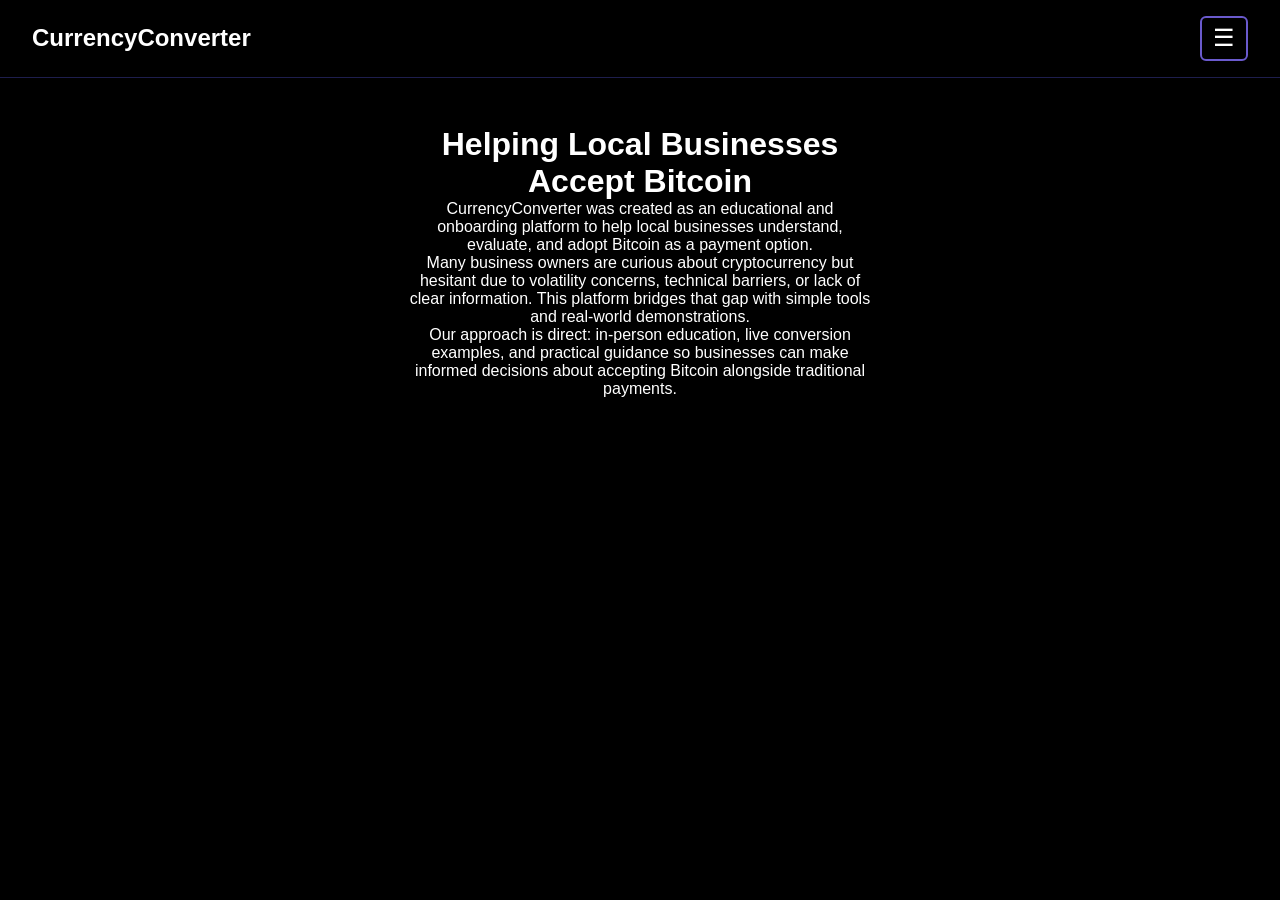
==== about.html @ d05e107e "Initial commit" ====
<!doctype html>
<html lang="en">
  <head>
    <meta charset="UTF-8" />
    <meta name="viewport" content="width=device-width, initial-scale=1.0" />
    <title>About | CurrencyConverter</title>
    <link rel="stylesheet" href="src/styles.css" />
  </head>

  <body>
    <header class="header">
      <div class="logo">CurrencyConverter</div>

      <nav class="nav">
        <button class="nav-toggle">☰</button>

        <ul class="nav-menu">
          <li><a href="index.html">Home</a></li>
          <li><a href="index.html#converter">Converter</a></li>
          <li><a href="about.html">About</a></li>
          <li><button class="login-btn">Login</button></li>
        </ul>
      </nav>
    </header>

    <main class="container about">
      <h1>Helping Local Businesses Accept Bitcoin</h1>

      <p>
        CurrencyConverter was created as an educational and onboarding platform
        to help local businesses understand, evaluate, and adopt Bitcoin as a
        payment option.
      </p>

      <p>
        Many business owners are curious about cryptocurrency but hesitant due
        to volatility concerns, technical barriers, or lack of clear
        information. This platform bridges that gap with simple tools and
        real-world demonstrations.
      </p>

      <p>
        Our approach is direct: in-person education, live conversion examples,
        and practical guidance so businesses can make informed decisions about
        accepting Bitcoin alongside traditional payments.
      </p>
    </main>

    <script src="src/script.js"></script>
    <!-- LOGIN MODAL -->
    <div class="modal-overlay" id="loginModal">
      <div class="modal">
        <h2>Business Login</h2>

        <input type="email" placeholder="Business Email" />
        <input type="password" placeholder="Password" />

        <button class="primary-btn">Login</button>

        <p class="modal-close">Cancel</p>
      </div>
    </div>
  </body>
</html>
---- src/styles.css ----
* {
  box-sizing: border-box;
  margin: 0;
  padding: 0;
  font-family: Arial, sans-serif;
}

body {
  background: #000;
  color: #fff;
  min-height: 100vh;
}

/* HEADER */
.header {
  display: flex;
  justify-content: space-between;
  align-items: center;
  padding: 1rem 2rem;
  border-bottom: 1px solid rgba(100, 100, 255, 0.3);
}

.logo {
  font-size: 1.5rem;
  font-weight: bold;
}

/* NAV */
.nav-toggle {
  font-size: 1.5rem;
  background: none;
  color: white;
  border: 2px solid #6a5acd;
  padding: 0.4rem 0.7rem;
  border-radius: 6px;
  cursor: pointer;
  transition: box-shadow 0.3s ease;
}

.nav-toggle:hover {
  box-shadow: 0 0 10px #6a5acd;
}

.nav-menu {
  display: none;
  list-style: none;
  gap: 1.5rem;
}

.nav-menu a {
  color: white;
  text-decoration: none;
}

/* MAIN */
.container {
  max-width: 500px;
  margin: 3rem auto;
  padding: 0 1rem;
  text-align: center;
}

.converter {
  margin-top: 2rem;
  display: flex;
  flex-direction: column;
  gap: 1rem;
}

input,
select,
button {
  padding: 0.7rem;
  background: #111;
  color: white;
  border: 1px solid #6a5acd;
  border-radius: 6px;
}

button {
  cursor: pointer;
  transition: box-shadow 0.3s ease;
}

button:hover {
  box-shadow: 0 0 12px #00bfff;
}

#result {
  margin-top: 1rem;
  font-weight: bold;
}

.quick-convert {
  display: flex;
  gap: 0.5rem;
  justify-content: center;
}

.quick-convert button {
  background: transparent;
  border: 1px solid #6a5acd;
  color: white;
  padding: 0.4rem 0.8rem;
  border-radius: 20px;
  cursor: pointer;
  font-size: 0.9rem;
}

.quick-convert button:hover {
  box-shadow: 0 0 10px #00bfff;
}

/* NAV OPEN STATE */
.nav-menu.open {
  display: flex;
}

/* LOGIN MODAL */
.login-btn {
  background: none;
  border: 1px solid #6a5acd;
  color: white;
  padding: 0.4rem 0.8rem;
  border-radius: 6px;
  cursor: pointer;
}

.modal-overlay {
  position: fixed;
  inset: 0;
  background: rgba(0, 0, 0, 0.7);
  display: none;
  justify-content: center;
  align-items: center;
  z-index: 1000;
}

.modal-overlay.active {
  display: flex;
}

.modal {
  background: #111;
  padding: 2rem;
  border-radius: 10px;
  width: 300px;
  text-align: center;
  border: 1px solid #6a5acd;
}

.modal input {
  width: 100%;
  margin-bottom: 1rem;
}

.modal-close {
  background: none;
  border: none;
  color: #aaa;
  cursor: pointer;
}
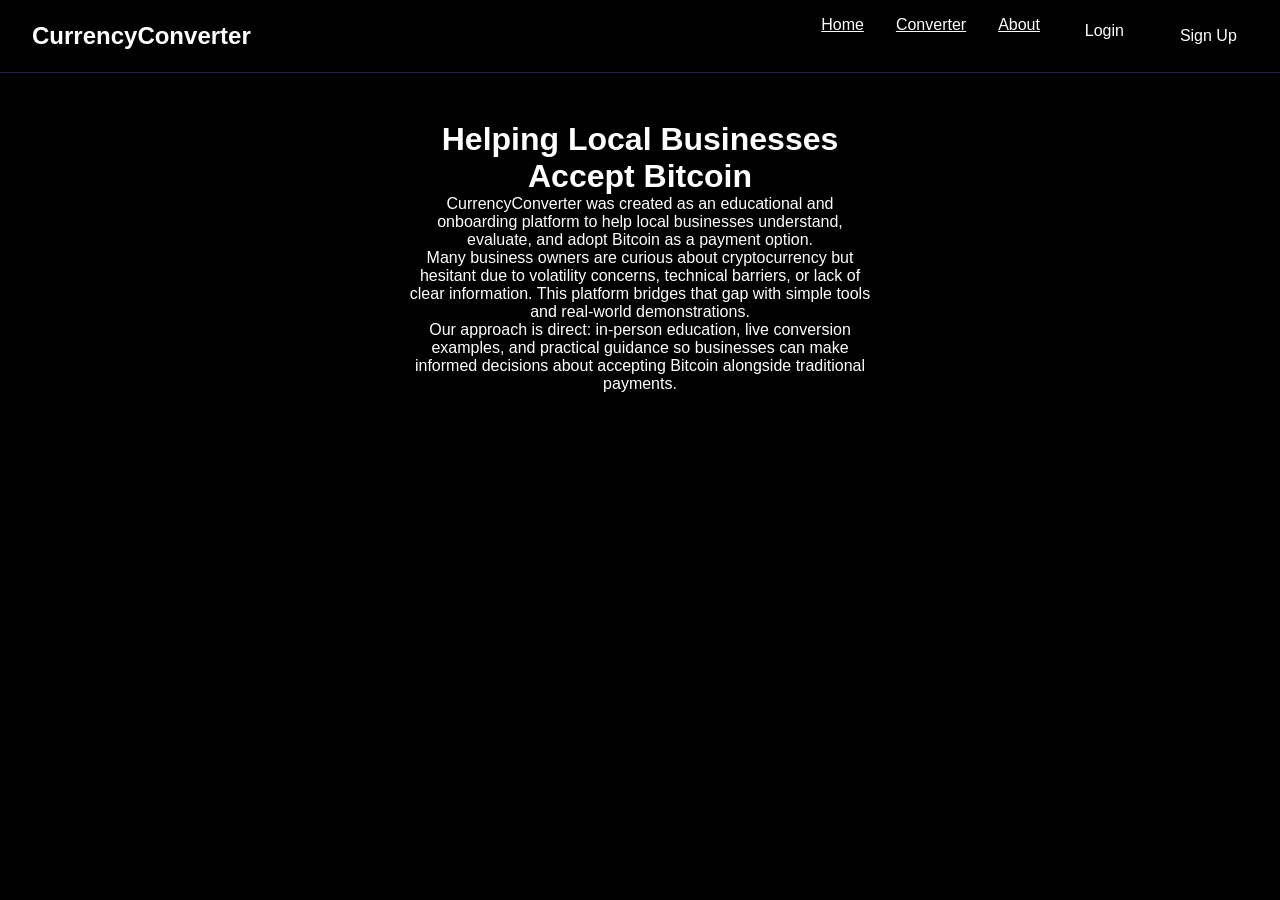
==== commit 6e8b682b: "pages" ====
--- a/about.html
+++ b/about.html
@@ -15,11 +15,28 @@
         <button class="nav-toggle">☰</button>
 
         <ul class="nav-menu">
-          <li><a href="index.html">Home</a></li>
-          <li><a href="index.html#converter">Converter</a></li>
-          <li><a href="about.html">About</a></li>
-          <li><button class="login-btn">Login</button></li>
-        </ul>
+  <li><a href="index.html">Home</a></li>
+  <li><a href="index.html#converter">Converter</a></li>
+  <li><a href="about.html">About</a></li>
+
+  <!-- Auth buttons -->
+  <li class="nav-login">
+    <button id="openLogin" class="login-btn">Login</button>
+  </li>
+
+  <li class="nav-signup">
+    <button class="signup-btn">Sign Up</button>
+  </li>
+
+  <!-- Logged-in links -->
+  <li class="nav-dashboard" style="display:none">
+    <a href="dashboard.html">Dashboard</a>
+  </li>
+
+  <li class="nav-logout" style="display:none">
+    <button id="logoutBtn" class="login-btn">Logout</button>
+  </li>
+</ul>
       </nav>
     </header>
 
@@ -50,6 +67,7 @@
     <!-- LOGIN MODAL -->
     <div class="modal-overlay" id="loginModal">
       <div class="modal">
+  <button class="modal-x">&times;</button>
         <h2>Business Login</h2>
 
         <input type="email" placeholder="Business Email" />
--- a/src/styles.css
+++ b/src/styles.css
@@ -11,6 +11,10 @@
   min-height: 100vh;
 }
 
+body.menu-open {
+  overflow: hidden;
+}
+
 /* HEADER */
 .header {
   display: flex;
@@ -18,6 +22,7 @@
   align-items: center;
   padding: 1rem 2rem;
   border-bottom: 1px solid rgba(100, 100, 255, 0.3);
+  position: relative;
 }
 
 .logo {
@@ -34,7 +39,11 @@
   padding: 0.4rem 0.7rem;
   border-radius: 6px;
   cursor: pointer;
-  transition: box-shadow 0.3s ease;
+  transition: transform 0.3s ease;
+}
+
+.nav-toggle.active {
+  transform: rotate(90deg);
 }
 
 .nav-toggle:hover {
@@ -42,14 +51,42 @@
 }
 
 .nav-menu {
-  display: none;
+  position: absolute;
+  top: 70px;
+  right: 2rem;
+  background: #000;
+  border: 1px solid #6a5acd;
+  border-radius: 10px;
+  padding: 1rem;
   list-style: none;
-  gap: 1.5rem;
-}
-
-.nav-menu a {
-  color: white;
-  text-decoration: none;
+  display: flex;
+  flex-direction: column;
+  gap: 1rem;
+  min-width: 160px;
+
+  opacity: 0;
+  transform: translateY(-10px);
+  pointer-events: none;
+
+  transition: opacity 0.3s ease, transform 0.3s ease;
+  z-index: 999;
+}
+
+.nav-menu a,
+.nav-menu button {
+  color: white;
+  background: none;
+  border: none;
+  text-align: left;
+  cursor: pointer;
+  font-size: 1rem;
+}
+
+/* SHOW MENU */
+.nav-menu.open {
+  opacity: 1;
+  transform: translateY(0);
+  pointer-events: auto;
 }
 
 /* MAIN */
@@ -147,6 +184,7 @@
   width: 300px;
   text-align: center;
   border: 1px solid #6a5acd;
+  position: relative;
 }
 
 .modal input {
@@ -154,6 +192,10 @@
   margin-bottom: 1rem;
 }
 
+.modal h2 {
+  margin-bottom: 1.2rem;
+}
+
 .modal-close {
   background: none;
   border: none;
@@ -161,5 +203,65 @@
   cursor: pointer;
 }
 
-
-
+.modal-x {
+  position: absolute;
+  top: 12px;
+  right: 12px;
+  background: none;
+  border: none;
+  color: #aaa;
+  font-size: 1.5rem;
+  cursor: pointer;
+  line-height: 1;
+  transition: color 0.2s ease;
+}
+
+.modal-x:hover {
+  color: white;
+}
+
+/* Fade-in for conversion result */
+#result {
+  transition: opacity 0.3s ease;
+  opacity: 0;
+}
+
+#result.show {
+  opacity: 1;
+}
+
+@media (min-width: 768px) {
+  .nav-toggle {
+    display: none;
+  }
+
+  .nav-menu {
+    position: static;
+    display: flex;
+    flex-direction: row;
+    background: none;
+    border: none;
+    padding: 0;
+  }
+}
+
+/* DESKTOP NAV */
+@media (min-width: 768px) {
+  .nav-toggle {
+    display: none;
+  }
+
+  .nav-menu {
+    position: static;
+    opacity: 1;
+    transform: none;
+    pointer-events: auto;
+    display: flex;
+    flex-direction: row;
+    background: none;
+    border: none;
+    padding: 0;
+    gap: 2rem;
+  }
+}
+
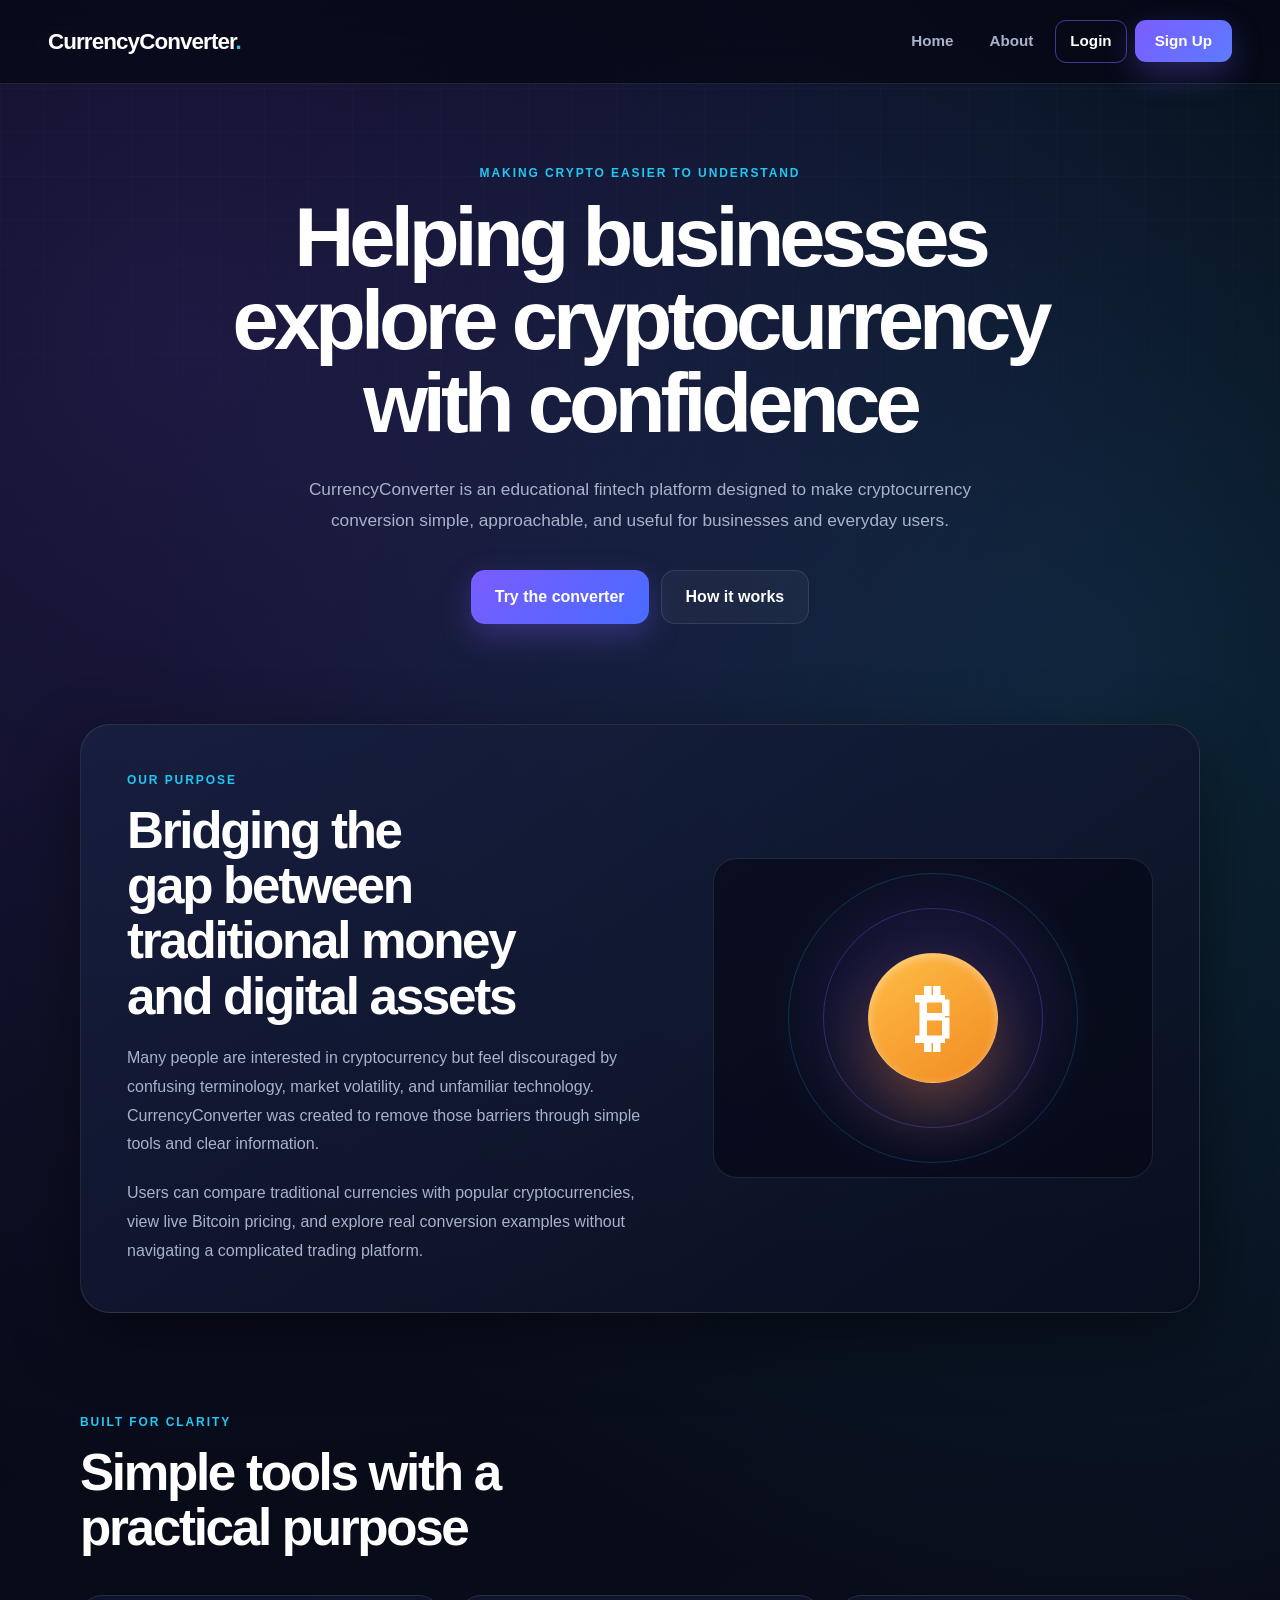
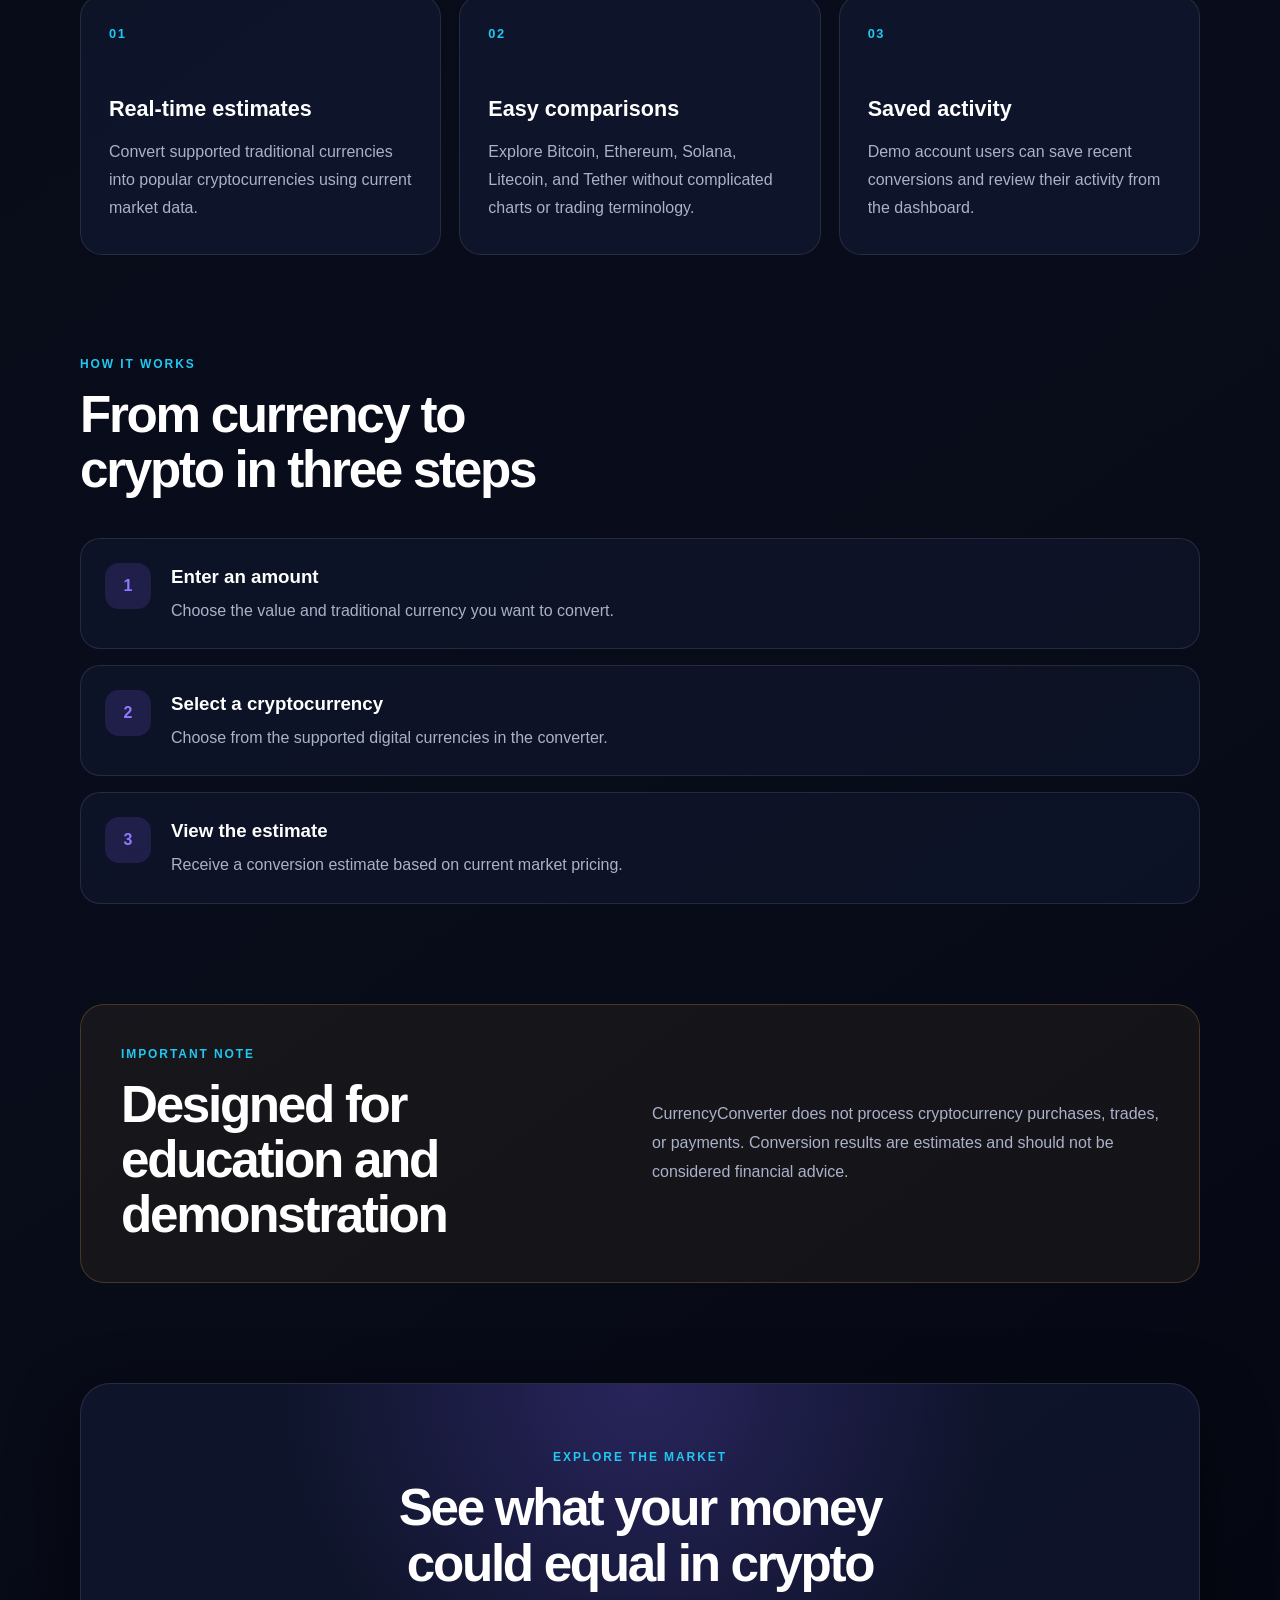
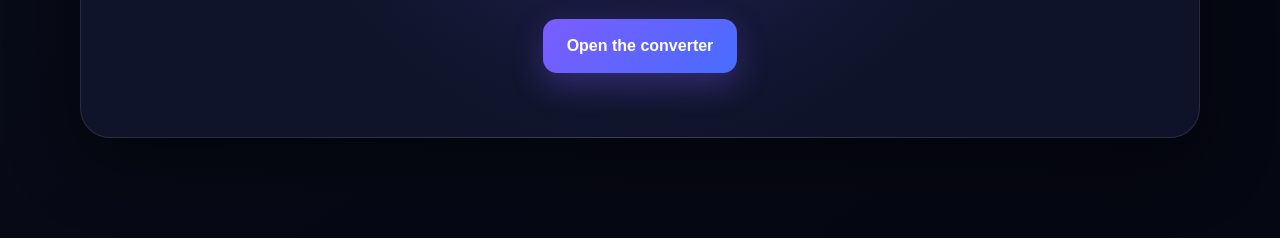
==== commit ad3d58d3: "enhancements" ====
--- a/about.html
+++ b/about.html
@@ -1,82 +1,358 @@
-<!doctype html>
+<!DOCTYPE html>
 <html lang="en">
   <head>
     <meta charset="UTF-8" />
-    <meta name="viewport" content="width=device-width, initial-scale=1.0" />
+    <meta
+      name="viewport"
+      content="width=device-width, initial-scale=1.0"
+    />
+
+    <meta
+      name="description"
+      content="Learn how CurrencyConverter makes cryptocurrency conversion easier to understand for businesses and everyday users."
+    />
+
     <title>About | CurrencyConverter</title>
+
     <link rel="stylesheet" href="src/styles.css" />
   </head>
 
   <body>
     <header class="header">
-      <div class="logo">CurrencyConverter</div>
-
-      <nav class="nav">
-        <button class="nav-toggle">☰</button>
+      <a href="index.html" class="logo">CurrencyConverter</a>
+
+      <nav class="nav" aria-label="Main navigation">
+        <button
+          type="button"
+          class="nav-toggle"
+          aria-label="Toggle navigation"
+          aria-expanded="false"
+        >
+          ☰
+        </button>
 
         <ul class="nav-menu">
-  <li><a href="index.html">Home</a></li>
-  <li><a href="index.html#converter">Converter</a></li>
-  <li><a href="about.html">About</a></li>
-
-  <!-- Auth buttons -->
-  <li class="nav-login">
-    <button id="openLogin" class="login-btn">Login</button>
-  </li>
-
-  <li class="nav-signup">
-    <button class="signup-btn">Sign Up</button>
-  </li>
-
-  <!-- Logged-in links -->
-  <li class="nav-dashboard" style="display:none">
-    <a href="dashboard.html">Dashboard</a>
-  </li>
-
-  <li class="nav-logout" style="display:none">
-    <button id="logoutBtn" class="login-btn">Logout</button>
-  </li>
-</ul>
+          <li>
+            <a href="index.html">Home</a>
+          </li>
+
+          <li>
+            <a href="about.html">About</a>
+          </li>
+
+          <li class="nav-login">
+            <button
+              type="button"
+              id="openLogin"
+              class="login-btn"
+            >
+              Login
+            </button>
+          </li>
+
+          <li class="nav-signup">
+            <button type="button" class="signup-btn">
+              Sign Up
+            </button>
+          </li>
+
+          <li class="nav-dashboard" style="display: none">
+            <a href="dashboard.html">Dashboard</a>
+          </li>
+
+          <li class="nav-logout" style="display: none">
+            <button
+              type="button"
+              id="logoutBtn"
+              class="login-btn"
+            >
+              Logout
+            </button>
+          </li>
+        </ul>
       </nav>
     </header>
 
-    <main class="container about">
-      <h1>Helping Local Businesses Accept Bitcoin</h1>
-
-      <p>
-        CurrencyConverter was created as an educational and onboarding platform
-        to help local businesses understand, evaluate, and adopt Bitcoin as a
-        payment option.
-      </p>
-
-      <p>
-        Many business owners are curious about cryptocurrency but hesitant due
-        to volatility concerns, technical barriers, or lack of clear
-        information. This platform bridges that gap with simple tools and
-        real-world demonstrations.
-      </p>
-
-      <p>
-        Our approach is direct: in-person education, live conversion examples,
-        and practical guidance so businesses can make informed decisions about
-        accepting Bitcoin alongside traditional payments.
-      </p>
+    <main class="about-page">
+      <section class="about-hero">
+        <p class="about-hero__eyebrow">
+          Making crypto easier to understand
+        </p>
+
+        <h1>
+          Helping businesses explore cryptocurrency with confidence
+        </h1>
+
+        <p class="about-hero__intro">
+          CurrencyConverter is an educational fintech platform
+          designed to make cryptocurrency conversion simple,
+          approachable, and useful for businesses and everyday users.
+        </p>
+
+        <div class="about-hero__actions">
+          <a
+            href="index.html#converter"
+            class="about-btn about-btn--primary"
+          >
+            Try the converter
+          </a>
+
+          <a
+            href="#how-it-works"
+            class="about-btn about-btn--secondary"
+          >
+            How it works
+          </a>
+        </div>
+      </section>
+
+      <section class="about-mission">
+        <div class="about-mission__content">
+          <p class="about-section__eyebrow">Our purpose</p>
+
+          <h2>
+            Bridging the gap between traditional money and digital
+            assets
+          </h2>
+
+          <p>
+            Many people are interested in cryptocurrency but feel
+            discouraged by confusing terminology, market volatility,
+            and unfamiliar technology. CurrencyConverter was created
+            to remove those barriers through simple tools and clear
+            information.
+          </p>
+
+          <p>
+            Users can compare traditional currencies with popular
+            cryptocurrencies, view live Bitcoin pricing, and explore
+            real conversion examples without navigating a complicated
+            trading platform.
+          </p>
+        </div>
+
+        <div class="about-mission__visual" aria-hidden="true">
+          <div class="about-orbit about-orbit--one"></div>
+          <div class="about-orbit about-orbit--two"></div>
+
+          <div class="about-coin">
+            <span>₿</span>
+          </div>
+        </div>
+      </section>
+
+      <section class="about-features">
+        <div class="about-section-heading">
+          <p class="about-section__eyebrow">Built for clarity</p>
+
+          <h2>Simple tools with a practical purpose</h2>
+        </div>
+
+        <div class="about-feature-grid">
+          <article class="about-feature-card">
+            <span class="about-feature-card__number">01</span>
+
+            <h3>Real-time estimates</h3>
+
+            <p>
+              Convert supported traditional currencies into popular
+              cryptocurrencies using current market data.
+            </p>
+          </article>
+
+          <article class="about-feature-card">
+            <span class="about-feature-card__number">02</span>
+
+            <h3>Easy comparisons</h3>
+
+            <p>
+              Explore Bitcoin, Ethereum, Solana, Litecoin, and Tether
+              without complicated charts or trading terminology.
+            </p>
+          </article>
+
+          <article class="about-feature-card">
+            <span class="about-feature-card__number">03</span>
+
+            <h3>Saved activity</h3>
+
+            <p>
+              Demo account users can save recent conversions and
+              review their activity from the dashboard.
+            </p>
+          </article>
+        </div>
+      </section>
+
+      <section class="about-process" id="how-it-works">
+        <div class="about-section-heading">
+          <p class="about-section__eyebrow">How it works</p>
+
+          <h2>From currency to crypto in three steps</h2>
+        </div>
+
+        <div class="about-steps">
+          <article class="about-step">
+            <div class="about-step__icon">1</div>
+
+            <div>
+              <h3>Enter an amount</h3>
+
+              <p>
+                Choose the value and traditional currency you want to
+                convert.
+              </p>
+            </div>
+          </article>
+
+          <article class="about-step">
+            <div class="about-step__icon">2</div>
+
+            <div>
+              <h3>Select a cryptocurrency</h3>
+
+              <p>
+                Choose from the supported digital currencies in the
+                converter.
+              </p>
+            </div>
+          </article>
+
+          <article class="about-step">
+            <div class="about-step__icon">3</div>
+
+            <div>
+              <h3>View the estimate</h3>
+
+              <p>
+                Receive a conversion estimate based on current market
+                pricing.
+              </p>
+            </div>
+          </article>
+        </div>
+      </section>
+
+      <section class="about-disclaimer">
+        <div>
+          <p class="about-section__eyebrow">Important note</p>
+
+          <h2>Designed for education and demonstration</h2>
+        </div>
+
+        <p>
+          CurrencyConverter does not process cryptocurrency purchases,
+          trades, or payments. Conversion results are estimates and
+          should not be considered financial advice.
+        </p>
+      </section>
+
+      <section class="about-cta">
+        <p class="about-section__eyebrow">
+          Explore the market
+        </p>
+
+        <h2>See what your money could equal in crypto</h2>
+
+        <a
+          href="index.html#converter"
+          class="about-btn about-btn--primary"
+        >
+          Open the converter
+        </a>
+      </section>
     </main>
 
-    <script src="src/script.js"></script>
     <!-- LOGIN MODAL -->
     <div class="modal-overlay" id="loginModal">
       <div class="modal">
-  <button class="modal-x">&times;</button>
-        <h2>Business Login</h2>
-
-        <input type="email" placeholder="Business Email" />
-        <input type="password" placeholder="Password" />
-
-        <button class="primary-btn">Login</button>
-
-        <p class="modal-close">Cancel</p>
+        <button
+          type="button"
+          class="modal-x"
+          aria-label="Close login modal"
+        >
+          &times;
+        </button>
+
+        <h2>Account Login</h2>
+
+        <input
+          type="email"
+          placeholder="Email address"
+          autocomplete="email"
+        />
+
+        <input
+          type="password"
+          placeholder="Password"
+          autocomplete="current-password"
+        />
+
+        <button type="button" class="primary-btn">
+          Login
+        </button>
+
+        <button type="button" class="modal-close">Cancel</button>
       </div>
     </div>
+
+    <!-- SIGN UP MODAL -->
+<div class="modal-overlay" id="signupModal">
+  <div class="modal">
+    <button
+      type="button"
+      class="modal-x"
+      aria-label="Close sign-up modal"
+    >
+      &times;
+    </button>
+
+    <h2>Create Your Account</h2>
+
+    <input
+      id="signupName"
+      type="text"
+      placeholder="Name or business name"
+      autocomplete="organization"
+    />
+
+    <input
+      id="signupEmail"
+      type="email"
+      placeholder="Email address"
+      autocomplete="email"
+    />
+
+    <input
+      id="signupPassword"
+      type="password"
+      placeholder="Password"
+      autocomplete="new-password"
+    />
+
+    <input
+      id="signupConfirmPassword"
+      type="password"
+      placeholder="Confirm password"
+      autocomplete="new-password"
+    />
+
+    <p class="modal-message" id="signupMessage"></p>
+
+    <button
+      type="button"
+      class="primary-btn"
+      id="createAccountBtn"
+    >
+      Create Account
+    </button>
+
+    <button type="button" class="modal-close">
+      Cancel
+    </button>
+  </div>
+</div>
+
+    <script src="src/script.js"></script>
   </body>
 </html>
--- a/src/styles.css
+++ b/src/styles.css
@@ -1,236 +1,676 @@
-* {
+:root {
+  --background: #050712;
+  --background-soft: #0b1020;
+  --surface: rgba(17, 24, 48, 0.82);
+  --surface-solid: #111830;
+  --surface-light: #182142;
+
+  --primary: #7c5cff;
+  --primary-hover: #9278ff;
+  --secondary: #22c7f2;
+  --success: #4ce0a3;
+
+  --text-primary: #ffffff;
+  --text-secondary: #aab2ca;
+  --text-muted: #737d99;
+
+  --border: rgba(255, 255, 255, 0.1);
+  --border-primary: rgba(124, 92, 255, 0.55);
+
+  --shadow-card: 0 24px 70px rgba(0, 0, 0, 0.45);
+  --shadow-primary: 0 12px 32px rgba(124, 92, 255, 0.3);
+}
+
+*,
+*::before,
+*::after {
   box-sizing: border-box;
   margin: 0;
   padding: 0;
-  font-family: Arial, sans-serif;
+}
+
+html {
+  scroll-behavior: smooth;
 }
 
 body {
-  background: #000;
-  color: #fff;
+  min-width: 320px;
   min-height: 100vh;
+  overflow-x: hidden;
+  background:
+    radial-gradient(
+      circle at 15% 10%,
+      rgba(124, 92, 255, 0.2),
+      transparent 35%
+    ),
+    radial-gradient(
+      circle at 85% 20%,
+      rgba(34, 199, 242, 0.14),
+      transparent 32%
+    ),
+    linear-gradient(145deg, #050712 0%, #090d1b 55%, #050712 100%);
+  color: var(--text-primary);
+  font-family: Inter, Arial, Helvetica, sans-serif;
+  line-height: 1.5;
+}
+
+body::before {
+  content: "";
+  position: fixed;
+  inset: 0;
+  z-index: -1;
+  pointer-events: none;
+  background-image:
+    linear-gradient(rgba(255, 255, 255, 0.018) 1px, transparent 1px),
+    linear-gradient(90deg, rgba(255, 255, 255, 0.018) 1px, transparent 1px);
+  background-size: 44px 44px;
+  mask-image: linear-gradient(to bottom, black, transparent 85%);
 }
 
 body.menu-open {
   overflow: hidden;
 }
 
+a {
+  color: inherit;
+  text-decoration: none;
+}
+
+button,
+input,
+select {
+  font: inherit;
+}
+
+button {
+  cursor: pointer;
+}
+
 /* HEADER */
+
 .header {
+  position: relative;
+  z-index: 100;
   display: flex;
+  align-items: center;
   justify-content: space-between;
+  min-height: 76px;
+  padding: 0 24px;
+  border-bottom: 1px solid var(--border);
+  background: rgba(5, 7, 18, 0.72);
+  backdrop-filter: blur(18px);
+  -webkit-backdrop-filter: blur(18px);
+}
+
+.logo {
+  font-size: 1.4rem;
+  font-weight: 800;
+  letter-spacing: -0.04em;
+}
+
+.logo::after {
+  content: ".";
+  color: var(--secondary);
+}
+
+/* NAVIGATION */
+
+.nav {
+  display: flex;
   align-items: center;
-  padding: 1rem 2rem;
-  border-bottom: 1px solid rgba(100, 100, 255, 0.3);
-  position: relative;
-}
-
-.logo {
-  font-size: 1.5rem;
-  font-weight: bold;
-}
-
-/* NAV */
+}
+
 .nav-toggle {
-  font-size: 1.5rem;
-  background: none;
-  color: white;
-  border: 2px solid #6a5acd;
-  padding: 0.4rem 0.7rem;
-  border-radius: 6px;
-  cursor: pointer;
-  transition: transform 0.3s ease;
+  display: flex;
+  align-items: center;
+  justify-content: center;
+  width: 44px;
+  height: 44px;
+  padding: 0;
+  border: 1px solid var(--border-primary);
+  border-radius: 12px;
+  background: rgba(124, 92, 255, 0.1);
+  color: var(--text-primary);
+  font-size: 1.35rem;
+  transition:
+    transform 0.25s ease,
+    background-color 0.25s ease,
+    box-shadow 0.25s ease;
+}
+
+.nav-toggle:hover {
+  background: rgba(124, 92, 255, 0.2);
+  box-shadow: 0 0 24px rgba(124, 92, 255, 0.25);
 }
 
 .nav-toggle.active {
   transform: rotate(90deg);
 }
 
-.nav-toggle:hover {
-  box-shadow: 0 0 10px #6a5acd;
-}
-
 .nav-menu {
   position: absolute;
-  top: 70px;
-  right: 2rem;
-  background: #000;
-  border: 1px solid #6a5acd;
-  border-radius: 10px;
-  padding: 1rem;
+  top: 66px;
+  right: 16px;
+  display: flex;
+  min-width: 220px;
+  flex-direction: column;
+  gap: 6px;
+  padding: 12px;
+  border: 1px solid var(--border);
+  border-radius: 18px;
+  background: rgba(13, 18, 37, 0.96);
+  box-shadow: var(--shadow-card);
   list-style: none;
-  display: flex;
-  flex-direction: column;
-  gap: 1rem;
-  min-width: 160px;
-
   opacity: 0;
-  transform: translateY(-10px);
   pointer-events: none;
-
-  transition: opacity 0.3s ease, transform 0.3s ease;
-  z-index: 999;
+  transform: translateY(-10px) scale(0.98);
+  transform-origin: top right;
+  transition:
+    opacity 0.25s ease,
+    transform 0.25s ease;
+  backdrop-filter: blur(18px);
+  -webkit-backdrop-filter: blur(18px);
+}
+
+.nav-menu.open {
+  opacity: 1;
+  pointer-events: auto;
+  transform: translateY(0) scale(1);
+}
+
+.nav-menu li {
+  width: 100%;
 }
 
 .nav-menu a,
 .nav-menu button {
-  color: white;
-  background: none;
+  display: flex;
+  align-items: center;
+  width: 100%;
+  min-height: 44px;
+  padding: 10px 14px;
   border: none;
+  border-radius: 11px;
+  background: transparent;
+  color: var(--text-secondary);
   text-align: left;
-  cursor: pointer;
+  font-size: 0.95rem;
+  font-weight: 600;
+  transition:
+    color 0.2s ease,
+    background-color 0.2s ease;
+}
+
+.nav-menu a:hover,
+.nav-menu button:hover {
+  background: rgba(255, 255, 255, 0.06);
+  color: var(--text-primary);
+}
+
+.nav-menu .signup-btn {
+  justify-content: center;
+  background: linear-gradient(135deg, var(--primary), #5b7cff);
+  color: #ffffff;
+  box-shadow: var(--shadow-primary);
+}
+
+.nav-menu .signup-btn:hover {
+  background: linear-gradient(135deg, var(--primary-hover), #718eff);
+}
+
+.nav-menu .login-btn {
+  justify-content: center;
+  border: 1px solid var(--border-primary);
+  color: var(--text-primary);
+}
+
+/* MAIN LAYOUT */
+
+.container {
+  width: min(100% - 32px, 1040px);
+  margin: 0 auto;
+  padding: 64px 0 96px;
+  text-align: center;
+}
+
+/* BITCOIN TICKER */
+
+#btc-ticker {
+  display: inline-flex;
+  align-items: center;
+  gap: 12px;
+  margin-bottom: 28px;
+  padding: 10px 16px;
+  border: 1px solid rgba(76, 224, 163, 0.22);
+  border-radius: 100px;
+  background: rgba(76, 224, 163, 0.07);
+  box-shadow: 0 12px 30px rgba(0, 0, 0, 0.2);
+}
+
+#btc-ticker h2 {
+  color: var(--text-secondary);
+  font-size: 0.78rem;
+  font-weight: 600;
+  letter-spacing: 0.04em;
+  text-transform: uppercase;
+}
+
+#btcPrice {
+  color: var(--success);
+  font-size: 0.9rem;
+  font-weight: 800;
+}
+
+#btcPrice::before {
+  content: "";
+  display: inline-block;
+  width: 7px;
+  height: 7px;
+  margin-right: 8px;
+  border-radius: 50%;
+  background: var(--success);
+  box-shadow: 0 0 12px var(--success);
+}
+
+/* CONVERTER */
+
+#converter {
+  position: relative;
+  width: min(100%, 680px);
+  margin: 0 auto;
+}
+
+#converter::before {
+  content: "Fast • Simple • Real-time";
+  display: block;
+  margin-bottom: 16px;
+  color: var(--secondary);
+  font-size: 0.75rem;
+  font-weight: 800;
+  letter-spacing: 0.16em;
+  text-transform: uppercase;
+}
+
+#converter h1 {
+  max-width: 620px;
+  margin: 0 auto;
+  font-size: clamp(2.25rem, 7vw, 4.4rem);
+  font-weight: 800;
+  line-height: 1.04;
+  letter-spacing: -0.055em;
+  text-wrap: balance;
+}
+
+#converter h1::after {
+  content: "";
+  display: block;
+  width: 72px;
+  height: 4px;
+  margin: 22px auto 0;
+  border-radius: 10px;
+  background: linear-gradient(90deg, var(--primary), var(--secondary));
+}
+
+.converter {
+  position: relative;
+  display: grid;
+  grid-template-columns: 1fr;
+  gap: 14px;
+  margin-top: 44px;
+  padding: 24px;
+  border: 1px solid var(--border);
+  border-radius: 28px;
+  background: linear-gradient(
+    145deg,
+    rgba(26, 34, 67, 0.88),
+    rgba(11, 16, 32, 0.92)
+  );
+  box-shadow: var(--shadow-card);
+  overflow: hidden;
+  text-align: left;
+  backdrop-filter: blur(20px);
+  -webkit-backdrop-filter: blur(20px);
+}
+
+.converter::before {
+  content: "";
+  position: absolute;
+  top: -90px;
+  right: -70px;
+  width: 220px;
+  height: 220px;
+  border-radius: 50%;
+  background: rgba(124, 92, 255, 0.16);
+  filter: blur(25px);
+  pointer-events: none;
+}
+
+.converter::after {
+  content: "Currency Converter";
+  position: relative;
+  grid-column: 1 / -1;
+  margin-bottom: 4px;
+  color: var(--text-primary);
+  font-size: 1.05rem;
+  font-weight: 700;
+}
+
+.converter input,
+.converter select {
+  position: relative;
+  z-index: 1;
+  width: 100%;
+  height: 58px;
+  padding: 0 16px;
+  border: 1px solid var(--border);
+  border-radius: 14px;
+  outline: none;
+  background: rgba(5, 8, 21, 0.7);
+  color: var(--text-primary);
   font-size: 1rem;
-}
-
-/* SHOW MENU */
-.nav-menu.open {
+  transition:
+    border-color 0.2s ease,
+    box-shadow 0.2s ease,
+    background-color 0.2s ease;
+}
+
+.converter input::placeholder {
+  color: var(--text-muted);
+}
+
+.converter input:focus,
+.converter select:focus {
+  border-color: var(--primary);
+  background: rgba(10, 14, 31, 0.95);
+  box-shadow: 0 0 0 4px rgba(124, 92, 255, 0.13);
+}
+
+.converter select {
+  appearance: none;
+  background-image:
+    linear-gradient(45deg, transparent 50%, var(--text-secondary) 50%),
+    linear-gradient(135deg, var(--text-secondary) 50%, transparent 50%);
+  background-position:
+    calc(100% - 19px) 25px,
+    calc(100% - 14px) 25px;
+  background-size: 5px 5px;
+  background-repeat: no-repeat;
+}
+
+.converter select option {
+  background: var(--surface-solid);
+  color: var(--text-primary);
+}
+
+/* QUICK CRYPTO BUTTONS */
+
+.quick-convert {
+  position: relative;
+  z-index: 1;
+  display: flex;
+  flex-wrap: wrap;
+  gap: 8px;
+  margin: 2px 0;
+}
+
+.quick-convert button {
+  min-width: 72px;
+  padding: 9px 15px;
+  border: 1px solid var(--border);
+  border-radius: 100px;
+  background: rgba(255, 255, 255, 0.04);
+  color: var(--text-secondary);
+  font-size: 0.82rem;
+  font-weight: 800;
+  letter-spacing: 0.03em;
+  transition:
+    transform 0.2s ease,
+    color 0.2s ease,
+    border-color 0.2s ease,
+    background-color 0.2s ease;
+}
+
+.quick-convert button:hover {
+  transform: translateY(-2px);
+  border-color: var(--secondary);
+  background: rgba(34, 199, 242, 0.1);
+  color: #ffffff;
+}
+
+.quick-convert button.active {
+  border-color: var(--primary);
+  background: rgba(124, 92, 255, 0.18);
+  color: #ffffff;
+}
+
+/* MAIN CONVERT BUTTON */
+
+#convertBtn {
+  position: relative;
+  z-index: 1;
+  width: 100%;
+  height: 60px;
+  margin-top: 4px;
+  border: none;
+  border-radius: 15px;
+  background: linear-gradient(135deg, var(--primary), #476cff);
+  color: #ffffff;
+  font-size: 1rem;
+  font-weight: 800;
+  letter-spacing: 0.01em;
+  box-shadow: var(--shadow-primary);
+  transition:
+    transform 0.2s ease,
+    filter 0.2s ease,
+    box-shadow 0.2s ease;
+}
+
+#convertBtn:hover {
+  transform: translateY(-2px);
+  filter: brightness(1.08);
+  box-shadow: 0 16px 36px rgba(124, 92, 255, 0.4);
+}
+
+#convertBtn:active {
+  transform: translateY(0);
+}
+
+/* RESULT */
+
+#result {
+  position: relative;
+  z-index: 1;
+  min-height: 0;
+  margin: 0;
+  padding: 0;
+  border: 1px solid transparent;
+  border-radius: 16px;
+  color: var(--text-primary);
+  font-size: clamp(1.1rem, 4vw, 1.45rem);
+  font-weight: 800;
+  line-height: 1.4;
+  opacity: 0;
+  transform: translateY(8px);
+  transition:
+    opacity 0.3s ease,
+    transform 0.3s ease,
+    min-height 0.3s ease,
+    padding 0.3s ease;
+}
+
+#result.show {
+  min-height: 76px;
+  padding: 18px;
+  border-color: rgba(76, 224, 163, 0.22);
+  background: rgba(76, 224, 163, 0.08);
+  color: var(--success);
   opacity: 1;
   transform: translateY(0);
-  pointer-events: auto;
-}
-
-/* MAIN */
-.container {
-  max-width: 500px;
-  margin: 3rem auto;
-  padding: 0 1rem;
-  text-align: center;
-}
-
-.converter {
-  margin-top: 2rem;
-  display: flex;
-  flex-direction: column;
-  gap: 1rem;
-}
-
-input,
-select,
-button {
-  padding: 0.7rem;
-  background: #111;
-  color: white;
-  border: 1px solid #6a5acd;
-  border-radius: 6px;
-}
-
-button {
-  cursor: pointer;
-  transition: box-shadow 0.3s ease;
-}
-
-button:hover {
-  box-shadow: 0 0 12px #00bfff;
-}
-
-#result {
-  margin-top: 1rem;
-  font-weight: bold;
-}
-
-.quick-convert {
-  display: flex;
-  gap: 0.5rem;
-  justify-content: center;
-}
-
-.quick-convert button {
-  background: transparent;
-  border: 1px solid #6a5acd;
-  color: white;
-  padding: 0.4rem 0.8rem;
-  border-radius: 20px;
-  cursor: pointer;
-  font-size: 0.9rem;
-}
-
-.quick-convert button:hover {
-  box-shadow: 0 0 10px #00bfff;
-}
-
-/* NAV OPEN STATE */
-.nav-menu.open {
-  display: flex;
-}
-
-/* LOGIN MODAL */
-.login-btn {
-  background: none;
-  border: 1px solid #6a5acd;
-  color: white;
-  padding: 0.4rem 0.8rem;
-  border-radius: 6px;
-  cursor: pointer;
-}
+}
+
+#result[data-type="error"] {
+  border-color: rgba(255, 102, 122, 0.3);
+  background: rgba(255, 102, 122, 0.1);
+  color: #ff8b9b;
+}
+
+#result[data-type="loading"] {
+  border-color: rgba(34, 199, 242, 0.25);
+  background: rgba(34, 199, 242, 0.08);
+  color: #70dcf8;
+}
+
+#convertBtn:disabled {
+  cursor: wait;
+  opacity: 0.7;
+  transform: none;
+}
+
+/* MODALS */
 
 .modal-overlay {
   position: fixed;
   inset: 0;
-  background: rgba(0, 0, 0, 0.7);
-  display: none;
+  z-index: 1000;
+  display: flex;
+  align-items: center;
   justify-content: center;
-  align-items: center;
-  z-index: 1000;
+  padding: 20px;
+  background: rgba(1, 3, 10, 0.78);
+  opacity: 0;
+  visibility: hidden;
+  pointer-events: none;
+  transition:
+    opacity 0.25s ease,
+    visibility 0.25s ease;
+  backdrop-filter: blur(10px);
+  -webkit-backdrop-filter: blur(10px);
 }
 
 .modal-overlay.active {
-  display: flex;
+  opacity: 1;
+  visibility: visible;
+  pointer-events: auto;
 }
 
 .modal {
-  background: #111;
-  padding: 2rem;
-  border-radius: 10px;
-  width: 300px;
+  position: relative;
+  width: min(100%, 420px);
+  max-height: calc(100vh - 40px);
+  overflow-y: auto;
+  padding: 32px;
+  border: 1px solid var(--border);
+  border-radius: 24px;
+  background: linear-gradient(
+    145deg,
+    rgba(24, 33, 66, 0.98),
+    rgba(10, 14, 30, 0.98)
+  );
+  box-shadow: var(--shadow-card);
   text-align: center;
-  border: 1px solid #6a5acd;
-  position: relative;
+  transform: translateY(16px) scale(0.98);
+  transition: transform 0.25s ease;
+}
+
+.modal-overlay.active .modal {
+  transform: translateY(0) scale(1);
+}
+
+.modal h2 {
+  margin-bottom: 24px;
+  color: var(--text-primary);
+  font-size: 1.7rem;
+  letter-spacing: -0.035em;
 }
 
 .modal input {
   width: 100%;
-  margin-bottom: 1rem;
-}
-
-.modal h2 {
-  margin-bottom: 1.2rem;
+  height: 54px;
+  margin-bottom: 14px;
+  padding: 0 15px;
+  border: 1px solid var(--border);
+  border-radius: 13px;
+  outline: none;
+  background: rgba(5, 8, 21, 0.7);
+  color: var(--text-primary);
+  transition:
+    border-color 0.2s ease,
+    box-shadow 0.2s ease;
+}
+
+.modal input::placeholder {
+  color: var(--text-muted);
+}
+
+.modal input:focus {
+  border-color: var(--primary);
+  box-shadow: 0 0 0 4px rgba(124, 92, 255, 0.13);
+}
+
+.primary-btn {
+  width: 100%;
+  min-height: 54px;
+  margin-top: 6px;
+  border: none;
+  border-radius: 13px;
+  background: linear-gradient(135deg, var(--primary), #476cff);
+  color: #ffffff;
+  font-weight: 800;
+  box-shadow: var(--shadow-primary);
+}
+
+.primary-btn:hover {
+  filter: brightness(1.08);
 }
 
 .modal-close {
+  margin-top: 14px;
+  border: none;
   background: none;
-  border: none;
-  color: #aaa;
-  cursor: pointer;
+  color: var(--text-muted);
+  font-weight: 600;
+}
+
+.modal-close:hover {
+  color: var(--text-primary);
 }
 
 .modal-x {
   position: absolute;
-  top: 12px;
-  right: 12px;
-  background: none;
-  border: none;
-  color: #aaa;
-  font-size: 1.5rem;
-  cursor: pointer;
+  top: 14px;
+  right: 14px;
+  display: flex;
+  align-items: center;
+  justify-content: center;
+  width: 38px;
+  height: 38px;
+  padding: 0;
+  border: 1px solid var(--border);
+  border-radius: 50%;
+  background: rgba(255, 255, 255, 0.04);
+  color: var(--text-secondary);
+  font-size: 1.45rem;
   line-height: 1;
-  transition: color 0.2s ease;
+  transition:
+    color 0.2s ease,
+    background-color 0.2s ease,
+    transform 0.2s ease;
 }
 
 .modal-x:hover {
-  color: white;
-}
-
-/* Fade-in for conversion result */
-#result {
-  transition: opacity 0.3s ease;
-  opacity: 0;
-}
-
-#result.show {
-  opacity: 1;
-}
+  transform: rotate(90deg);
+  background: rgba(255, 255, 255, 0.09);
+  color: #ffffff;
+}
+
+/* TABLET AND DESKTOP */
 
 @media (min-width: 768px) {
+  .header {
+    min-height: 84px;
+    padding: 0 48px;
+  }
+
   .nav-toggle {
     display: none;
   }
@@ -238,30 +678,506 @@
   .nav-menu {
     position: static;
     display: flex;
+    min-width: auto;
     flex-direction: row;
+    align-items: center;
+    gap: 8px;
+    padding: 0;
+    border: none;
+    border-radius: 0;
     background: none;
-    border: none;
-    padding: 0;
-  }
-}
-
-/* DESKTOP NAV */
+    box-shadow: none;
+    opacity: 1;
+    pointer-events: auto;
+    transform: none;
+    backdrop-filter: none;
+  }
+
+  .nav-menu li {
+    width: auto;
+  }
+
+  .nav-menu a,
+  .nav-menu button {
+    width: auto;
+    min-height: 42px;
+    padding: 9px 14px;
+  }
+
+  .nav-menu .signup-btn {
+    padding-inline: 20px;
+  }
+
+  .container {
+    padding-top: 84px;
+  }
+
+  .converter {
+    grid-template-columns: 1.4fr 0.8fr;
+    padding: 32px;
+  }
+
+  .converter::after,
+  .quick-convert,
+  #convertBtn,
+  #result {
+    grid-column: 1 / -1;
+  }
+
+  .converter input {
+    grid-column: 1 / -1;
+  }
+}
+
+/* =========================
+   ABOUT PAGE
+========================= */
+
+.about-page {
+  width: min(100% - 32px, 1120px);
+  margin: 0 auto;
+  padding: 80px 0 100px;
+}
+
+.about-hero {
+  max-width: 860px;
+  margin: 0 auto 100px;
+  text-align: center;
+}
+
+.about-hero__eyebrow,
+.about-section__eyebrow {
+  margin-bottom: 14px;
+  color: var(--secondary);
+  font-size: 0.75rem;
+  font-weight: 800;
+  letter-spacing: 0.16em;
+  text-transform: uppercase;
+}
+
+.about-hero h1 {
+  font-size: clamp(2.6rem, 7vw, 5.2rem);
+  line-height: 1;
+  letter-spacing: -0.06em;
+  text-wrap: balance;
+}
+
+.about-hero__intro {
+  max-width: 690px;
+  margin: 28px auto 0;
+  color: var(--text-secondary);
+  font-size: 1.08rem;
+  line-height: 1.8;
+}
+
+.about-hero__actions {
+  display: flex;
+  flex-wrap: wrap;
+  justify-content: center;
+  gap: 12px;
+  margin-top: 34px;
+}
+
+.about-btn {
+  display: inline-flex;
+  align-items: center;
+  justify-content: center;
+  min-height: 54px;
+  padding: 0 24px;
+  border-radius: 14px;
+  font-weight: 800;
+  transition:
+    transform 0.2s ease,
+    background-color 0.2s ease,
+    border-color 0.2s ease,
+    box-shadow 0.2s ease;
+}
+
+.about-btn:hover {
+  transform: translateY(-2px);
+}
+
+.about-btn--primary {
+  background: linear-gradient(135deg, var(--primary), #476cff);
+  color: #ffffff;
+  box-shadow: var(--shadow-primary);
+}
+
+.about-btn--secondary {
+  border: 1px solid var(--border);
+  background: rgba(255, 255, 255, 0.04);
+  color: var(--text-primary);
+}
+
+.about-btn--secondary:hover {
+  border-color: var(--border-primary);
+  background: rgba(124, 92, 255, 0.1);
+}
+
+.about-mission {
+  display: grid;
+  grid-template-columns: 1fr;
+  gap: 48px;
+  align-items: center;
+  margin-bottom: 100px;
+  padding: 32px;
+  border: 1px solid var(--border);
+  border-radius: 30px;
+  background:
+    linear-gradient(
+      145deg,
+      rgba(24, 33, 66, 0.78),
+      rgba(10, 14, 30, 0.84)
+    );
+  box-shadow: var(--shadow-card);
+}
+
+.about-mission__content h2,
+.about-section-heading h2,
+.about-disclaimer h2,
+.about-cta h2 {
+  font-size: clamp(2rem, 5vw, 3.2rem);
+  line-height: 1.08;
+  letter-spacing: -0.045em;
+  text-wrap: balance;
+}
+
+.about-mission__content p:not(.about-section__eyebrow) {
+  margin-top: 20px;
+  color: var(--text-secondary);
+  line-height: 1.8;
+}
+
+.about-mission__visual {
+  position: relative;
+  display: grid;
+  min-height: 320px;
+  place-items: center;
+  overflow: hidden;
+  border: 1px solid var(--border);
+  border-radius: 24px;
+  background:
+    radial-gradient(
+      circle,
+      rgba(124, 92, 255, 0.24),
+      transparent 60%
+    ),
+    rgba(5, 8, 21, 0.6);
+}
+
+.about-coin {
+  position: relative;
+  z-index: 2;
+  display: grid;
+  width: 130px;
+  height: 130px;
+  place-items: center;
+  border: 1px solid rgba(255, 255, 255, 0.22);
+  border-radius: 50%;
+  background: linear-gradient(145deg, #ffbd47, #f18b21);
+  color: #ffffff;
+  font-size: 4.5rem;
+  font-weight: 800;
+  box-shadow:
+    0 28px 60px rgba(241, 139, 33, 0.3),
+    inset 0 3px 8px rgba(255, 255, 255, 0.35);
+}
+
+.about-orbit {
+  position: absolute;
+  border: 1px solid rgba(124, 92, 255, 0.32);
+  border-radius: 50%;
+}
+
+.about-orbit--one {
+  width: 220px;
+  height: 220px;
+}
+
+.about-orbit--two {
+  width: 290px;
+  height: 290px;
+  border-color: rgba(34, 199, 242, 0.2);
+}
+
+.about-features,
+.about-process {
+  margin-bottom: 100px;
+}
+
+.about-section-heading {
+  max-width: 700px;
+  margin-bottom: 40px;
+}
+
+.about-feature-grid {
+  display: grid;
+  grid-template-columns: 1fr;
+  gap: 18px;
+}
+
+.about-feature-card {
+  min-height: 260px;
+  padding: 28px;
+  border: 1px solid var(--border);
+  border-radius: 22px;
+  background: rgba(17, 24, 48, 0.72);
+  transition:
+    transform 0.2s ease,
+    border-color 0.2s ease,
+    background-color 0.2s ease;
+}
+
+.about-feature-card:hover {
+  transform: translateY(-5px);
+  border-color: var(--border-primary);
+  background: rgba(24, 33, 66, 0.9);
+}
+
+.about-feature-card__number {
+  display: block;
+  margin-bottom: 50px;
+  color: var(--secondary);
+  font-size: 0.8rem;
+  font-weight: 800;
+  letter-spacing: 0.12em;
+}
+
+.about-feature-card h3 {
+  margin-bottom: 12px;
+  font-size: 1.35rem;
+}
+
+.about-feature-card p {
+  color: var(--text-secondary);
+  line-height: 1.75;
+}
+
+.about-steps {
+  display: grid;
+  gap: 16px;
+}
+
+.about-step {
+  display: flex;
+  gap: 20px;
+  align-items: flex-start;
+  padding: 24px;
+  border: 1px solid var(--border);
+  border-radius: 20px;
+  background: rgba(17, 24, 48, 0.6);
+}
+
+.about-step__icon {
+  display: grid;
+  width: 46px;
+  min-width: 46px;
+  height: 46px;
+  place-items: center;
+  border-radius: 14px;
+  background: rgba(124, 92, 255, 0.16);
+  color: var(--primary-hover);
+  font-weight: 800;
+}
+
+.about-step h3 {
+  margin-bottom: 6px;
+}
+
+.about-step p {
+  color: var(--text-secondary);
+  line-height: 1.7;
+}
+
+.about-disclaimer {
+  display: grid;
+  grid-template-columns: 1fr;
+  gap: 24px;
+  margin-bottom: 100px;
+  padding: 30px;
+  border: 1px solid rgba(255, 189, 71, 0.2);
+  border-radius: 24px;
+  background: rgba(255, 189, 71, 0.06);
+}
+
+.about-disclaimer p:last-child {
+  color: var(--text-secondary);
+  line-height: 1.8;
+}
+
+.about-cta {
+  padding: 64px 24px;
+  border: 1px solid var(--border);
+  border-radius: 30px;
+  background:
+    radial-gradient(
+      circle at top,
+      rgba(124, 92, 255, 0.24),
+      transparent 55%
+    ),
+    rgba(17, 24, 48, 0.78);
+  text-align: center;
+  box-shadow: var(--shadow-card);
+}
+
+.about-cta h2 {
+  max-width: 700px;
+  margin: 0 auto 28px;
+}
+
 @media (min-width: 768px) {
-  .nav-toggle {
-    display: none;
-  }
-
-  .nav-menu {
-    position: static;
-    opacity: 1;
-    transform: none;
-    pointer-events: auto;
-    display: flex;
-    flex-direction: row;
-    background: none;
-    border: none;
-    padding: 0;
-    gap: 2rem;
-  }
-}
-
+  .about-mission {
+    grid-template-columns: 1.1fr 0.9fr;
+    padding: 46px;
+  }
+
+  .about-feature-grid {
+    grid-template-columns: repeat(3, 1fr);
+  }
+
+  .about-disclaimer {
+    grid-template-columns: 1fr 1fr;
+    align-items: center;
+    padding: 40px;
+  }
+}
+
+@media (max-width: 520px) {
+  .about-page {
+    width: min(100% - 24px, 1120px);
+    padding: 56px 0 72px;
+  }
+
+  .about-hero {
+    margin-bottom: 72px;
+  }
+
+  .about-hero__actions {
+    flex-direction: column;
+  }
+
+  .about-btn {
+    width: 100%;
+  }
+
+  .about-mission,
+  .about-feature-card,
+  .about-step,
+  .about-disclaimer {
+    padding: 22px;
+  }
+
+  .about-mission,
+  .about-features,
+  .about-process,
+  .about-disclaimer {
+    margin-bottom: 72px;
+  }
+
+  .about-mission__visual {
+    min-height: 260px;
+  }
+
+  .about-coin {
+    width: 105px;
+    height: 105px;
+    font-size: 3.6rem;
+  }
+
+  .about-orbit--one {
+    width: 180px;
+    height: 180px;
+  }
+
+  .about-orbit--two {
+    width: 235px;
+    height: 235px;
+  }
+
+  .about-cta {
+    padding: 48px 20px;
+  }
+}
+
+.modal-message {
+  display: none;
+  margin: 0 0 14px;
+  padding: 10px 12px;
+  border-radius: 10px;
+  font-size: 0.85rem;
+  line-height: 1.5;
+  text-align: left;
+}
+
+.modal-message.show {
+  display: block;
+}
+
+.modal-message[data-type="error"] {
+  border: 1px solid rgba(255, 102, 122, 0.3);
+  background: rgba(255, 102, 122, 0.1);
+  color: #ff8b9b;
+}
+
+.modal-message[data-type="success"] {
+  border: 1px solid rgba(76, 224, 163, 0.3);
+  background: rgba(76, 224, 163, 0.1);
+  color: #4ce0a3;
+}
+
+/* MOBILE */
+
+@media (max-width: 480px) {
+  .header {
+    min-height: 68px;
+    padding: 0 16px;
+  }
+
+  .logo {
+    font-size: 1.2rem;
+  }
+
+  .container {
+    width: min(100% - 24px, 1040px);
+    padding: 48px 0 72px;
+  }
+
+  #btc-ticker {
+    max-width: 100%;
+    flex-wrap: wrap;
+    justify-content: center;
+    gap: 6px 10px;
+  }
+
+  #converter h1 {
+    font-size: 2.3rem;
+  }
+
+  .converter-subtitle {
+    max-width: 560px;
+    margin: 20px auto 0;
+    color: var(--text-secondary);
+    font-size: 1rem;
+    line-height: 1.7;
+  }
+
+  .converter {
+    margin-top: 34px;
+    padding: 18px;
+    border-radius: 22px;
+  }
+
+  .converter input,
+  .converter select {
+    height: 56px;
+  }
+
+  .quick-convert button {
+    flex: 1;
+  }
+
+  .modal {
+    padding: 28px 20px 24px;
+    border-radius: 20px;
+  }
+}
